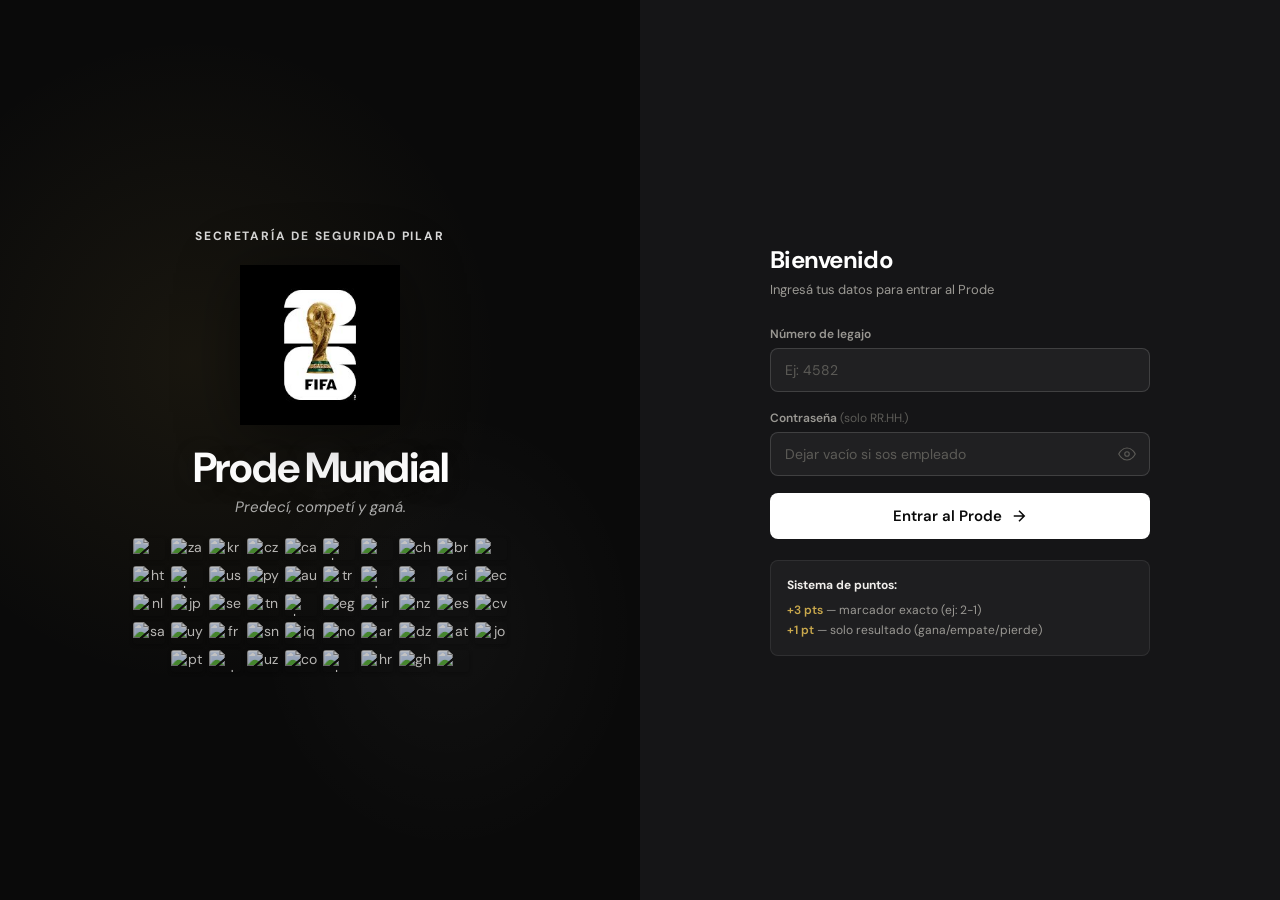
==== index.html @ 45e7f240 "Mobile app feel: bottom nav bar, safe areas, PWA meta tags, larger touch targets - Fixed bottom navi" ====
<!DOCTYPE html>
<html lang="es">
<head>
<meta charset="UTF-8"/>
<meta name="viewport" content="width=device-width, initial-scale=1.0, viewport-fit=cover"/>
<meta name="theme-color" content="#0d0d0f"/>
<meta name="apple-mobile-web-app-capable" content="yes"/>
<meta name="apple-mobile-web-app-status-bar-style" content="black-translucent"/>
<meta name="mobile-web-app-capable" content="yes"/>
<meta name="apple-mobile-web-app-title" content="Prode 2026"/>
<title>Prode Mundial 2026 — Secretaría de Seguridad Pilar</title>
<link rel="icon" href="logo-mundial2026.png" type="image/png"/>
<link rel="apple-touch-icon" href="logo-mundial2026.png"/>
<link rel="preconnect" href="https://fonts.googleapis.com"/>
<link href="https://fonts.googleapis.com/css2?family=DM+Sans:wght@300;400;500;600;700&family=DM+Mono:wght@400;500&display=swap" rel="stylesheet"/>
<link rel="stylesheet" href="style.css"/>
</head>
<body>

<!-- TRANSICIÓN FIFA -->
<div id="fifaTransition" class="fifa-transition hidden">
  <div class="fifa-ring r1"></div>
  <div class="fifa-ring r2"></div>
  <div class="fifa-ring r3"></div>
  <div class="fifa-ring r4"></div>
  <div class="fifa-ring r5"></div>
  <div class="fifa-center">
    <img src="logo-transition.png" alt="" class="fifa-logo-anim"/>
    <p class="fifa-loading">Cargando tu Prode…</p>
  </div>
</div>

<!-- LOGIN — fondo oscuro -->
<div id="vLogin" class="screen">
  <div class="login-wrap">
    <div class="login-hero">
      <div class="hero-bg"></div>
      <div class="hero-content">
        <div class="hero-org">SECRETARÍA DE SEGURIDAD PILAR</div>
        <img src="logo-mundial2026.png" alt="Logo FIFA World Cup 2026" class="hero-logo"/>
        <h1 class="hero-title">Prode Mundial</h1>
        <p class="hero-tagline">Predecí, competí y ganá.</p>
        <div class="hero-flags" id="heroFlags"></div>
      </div>
<script>
// Banderas con imágenes reales (flagcdn.com)
const FLAGS = [
  'mx','za','kr','cz','ca','ba','qa','ch','br','ma','ht','gb-sct',
  'us','py','au','tr','de','cw','ci','ec','nl','jp','se','tn',
  'be','eg','ir','nz','es','cv','sa','uy','fr','sn','iq','no',
  'ar','dz','at','jo','pt','cd','uz','co','gb-eng','hr','gh','pa'
];
document.getElementById('heroFlags').innerHTML = FLAGS.map(c =>
  `<img src="https://flagcdn.com/w40/${c}.png" alt="${c}" class="flag-img"/>`
).join('');
</script>
    </div>
    <div class="login-panel">
      <div class="login-form">
        <h2 class="form-title">Bienvenido</h2>
        <p class="form-sub">Ingresá tus datos para entrar al Prode</p>
        <div class="field">
          <label>Número de legajo</label>
          <input type="text" id="iNom" placeholder="Ej: 4582" autocomplete="off" inputmode="numeric"/>
        </div>
        <div class="field">
          <label>Contraseña <span class="hint">(solo RR.HH.)</span></label>
          <div class="pass-wrap">
            <input type="password" id="iPass" placeholder="Dejar vacío si sos empleado"/>
            <button type="button" class="pass-toggle" onclick="togglePass()">
              <svg width="18" height="18" viewBox="0 0 24 24" fill="none" stroke="currentColor" stroke-width="1.5"><path d="M1 12s4-8 11-8 11 8 11 8-4 8-11 8-11-8-11-8z"/><circle cx="12" cy="12" r="3"/></svg>
            </button>
          </div>
        </div>
        <div class="error hidden" id="loginErr"></div>
        <button class="btn-login" id="btnLogin" onclick="doLogin()">
          Entrar al Prode
          <svg width="18" height="18" viewBox="0 0 24 24" fill="none" stroke="currentColor" stroke-width="2"><path d="M5 12h14M12 5l7 7-7 7"/></svg>
        </button>
        <div class="login-rules">
          <strong>Sistema de puntos:</strong>
          <p><b>+3 pts</b> — marcador exacto (ej: 2-1)</p>
          <p><b>+1 pt</b> — solo resultado (gana/empate/pierde)</p>
        </div>
      </div>
    </div>
  </div>
</div>

<!-- EMPLEADO — con imagen FIFA de fondo -->
<div id="vEmp" class="screen hidden">
  <div class="fifa-bar"></div>
  <header class="topbar">
    <div class="topbar-brand">
      <img src="logo-mundial2026.png" alt="" class="topbar-logo"/>
      Prode <span>Mundial 2026</span>
    </div>
    <div class="topbar-org">Secretaría de Seguridad Pilar</div>
    <nav class="topbar-nav" id="empNav"></nav>
    <div class="topbar-user">
      <div class="av av-user" id="eAv"></div>
      <span id="eNom"></span>
      <button class="btn-ghost" onclick="doLogout()">Salir</button>
    </div>
  </header>
  <div class="emp-progress-bar">
    <div class="emp-progress-stats">
      <span><b id="ePicks">0</b> / 104 pronósticos</span>
      <span id="ePct">0%</span>
    </div>
    <div class="progress-track"><div class="progress-fill" id="ePbar"></div></div>
  </div>
  <div class="save-bar">
    <span id="empSaveMsg">Cargá tus pronósticos y guardá</span>
    <button class="btn-save" id="btnEGuardar" onclick="empGuardar()">Guardar pronósticos</button>
  </div>

  <!-- Fondo FIFA decorativo -->
  <div class="emp-body">
    <div class="emp-bg-wrap">
      <img src="fifa-brand.png" alt="" class="emp-bg-img"/>
      <div class="emp-bg-overlay"></div>
    </div>
    <main class="emp-main"><div id="empContenido"></div></main>
  </div>
</div>

<!-- ADMIN -->
<div id="vAdm" class="screen hidden">
  <div class="fifa-bar"></div>
  <header class="topbar topbar-admin">
    <div class="topbar-brand">
      <img src="logo-mundial2026.png" alt="" class="topbar-logo"/>
      Prode <span>Mundial 2026</span> <span class="admin-badge">RR.HH.</span>
    </div>
    <div class="topbar-org topbar-org-light">Secretaría de Seguridad Pilar</div>
    <div class="topbar-user">
      <div class="av av-admin" id="aAv"></div>
      <span id="aNom"></span>
      <button class="btn-ghost" onclick="doLogout()">Salir</button>
    </div>
  </header>
  <div class="adm-layout">
    <aside class="sidebar">
      <div class="sidebar-section">Panel</div>
      <a class="sidebar-item active" id="si-resumen" onclick="aTab('resumen',this)">Resumen</a>
      <a class="sidebar-item" id="si-ranking" onclick="aTab('ranking',this)">Ranking</a>
      <div class="sidebar-section">Gestión</div>
      <a class="sidebar-item" id="si-picks" onclick="aTab('picks',this)">Pronósticos</a>
      <a class="sidebar-item" id="si-resultados" onclick="aTab('resultados',this)">Resultados</a>
      <div class="sidebar-section">Sistema</div>
      <a class="sidebar-item" id="si-config" onclick="aTab('config',this)">Config</a>
    </aside>
    <main class="adm-main">
      <div id="aSecResumen"><div class="metrics-grid" id="aMetrics"></div><div id="aTop5"></div></div>
      <div id="aSecRanking" class="hidden"><div class="section-header"><h2>Ranking general</h2><button class="btn-secondary" onclick="renderRanking()">Actualizar</button></div><div class="table-card" id="aRanking"></div></div>
      <div id="aSecParticipante" class="hidden"><div class="section-header"><button class="btn-ghost" onclick="renderRanking()" style="gap:0.5rem;display:flex;align-items:center">← Volver al ranking</button></div><div id="participanteHeader" style="background:rgba(255,255,255,.04);border:1px solid var(--border);border-radius:var(--r-lg);padding:1.5rem;margin-bottom:1.5rem;display:grid;grid-template-columns:1fr 1fr;gap:1rem;margin-bottom:2rem"><div><div style="font-size:11px;font-weight:600;text-transform:uppercase;letter-spacing:.06em;color:var(--text2)">Participante</div><div style="font-size:18px;font-weight:700;color:var(--text);margin-top:0.5rem" id="pNombre"></div><div style="font-size:12px;color:var(--text3);margin-top:0.25rem">Legajo: <span id="pLegajo"></span></div></div><div style="text-align:right"><div style="font-size:11px;font-weight:600;text-transform:uppercase;letter-spacing:.06em;color:var(--text2)">Estadísticas</div><div style="display:grid;grid-template-columns:1fr 1fr;gap:1rem;margin-top:0.5rem"><div><div style="font-size:24px;font-weight:700;color:var(--gold)" id="pPuntos">0</div><div style="font-size:11px;color:var(--text3)">puntos</div></div><div><div style="font-size:24px;font-weight:700;color:var(--text)" id="pAciertos">0</div><div style="font-size:11px;color:var(--text3)">aciertos</div></div></div></div></div><div id="participanteAciertos" style="display:grid;gap:1rem"></div></div>
      <div id="aSecPicks" class="hidden"><div class="section-header"><h2>Pronósticos por partido</h2></div><input class="search-input" type="text" placeholder="Buscar selección, grupo..." id="srchP" oninput="renderPicksAdm()"/><div class="table-card" id="aPicks"></div></div>
      <div id="aSecResultados" class="hidden"><div class="section-header"><h2>Cargar resultados</h2></div><div class="alert-info">Ingresá el marcador real de cada partido.</div><div class="table-card" id="aResWrap"></div><button class="btn-login" style="margin-top:1rem" onclick="guardarRes()">Guardar resultados</button><div class="alert-ok hidden" id="resOk">Resultados guardados</div></div>
      <div id="aSecConfig" class="hidden"><div class="section-header"><h2>Configuración</h2></div><div class="config-card"><h3>Reiniciar datos</h3><div class="alert-warn">Borra TODOS los pronósticos y resultados.</div><button class="btn-danger" onclick="resetAll()">Borrar todos los datos</button><div class="alert-ok hidden" id="resetOk">Datos reiniciados</div></div><div class="config-card"><h3>Limpiar pronósticos</h3><div class="alert-warn">Borra solo los pronósticos de los empleados. Los resultados se mantienen.</div><button class="btn-danger" id="btnResetPicks" onclick="resetPicks()" style="background:#ff9800">Borrar solo pronósticos</button><div class="alert-ok hidden" id="resetPicksOk">Pronósticos borrados</div></div><div class="config-card" id="aStats"></div></div>
    </main>
  </div>
</div>

<script src="data.js"></script>
<script src="empleados.js"></script>
<script src="db.js"></script>
<script src="app.js"></script>
<script>function togglePass(){const i=document.getElementById('iPass');i.type=i.type==='password'?'text':'password';}
function quitarFondoBlanco(img){
  const c=document.createElement('canvas');
  c.width=img.naturalWidth;c.height=img.naturalHeight;
  const ctx=c.getContext('2d');
  ctx.drawImage(img,0,0);
  const d=ctx.getImageData(0,0,c.width,c.height),px=d.data;
  for(let i=0;i<px.length;i+=4){
    if(px[i]>220&&px[i+1]>220&&px[i+2]>220) px[i+3]=0;
  }
  ctx.putImageData(d,0,0);
  img.src=c.toDataURL('image/png');
}</script>
</body>
</html>
---- style.css ----
*, *::before, *::after { box-sizing: border-box; margin: 0; padding: 0; -webkit-tap-highlight-color: transparent; }
button, a { touch-action: manipulation; }
:root {
  --bg: #0d0d0f; --surface: rgba(255,255,255,.06); --surface-solid: #18181b;
  --border: rgba(255,255,255,.08); --border2: rgba(255,255,255,.14);
  --text: #f0eeeb; --text2: #9a9893; --text3: #5c5b57;
  --accent: #4fa3e0; --accent-bg: rgba(79,163,224,.12);
  --green: #34d399; --green-bg: rgba(52,211,153,.12);
  --red: #f87171; --red-bg: rgba(248,113,113,.1);
  --amber: #fbbf24; --amber-bg: rgba(251,191,36,.1);
  --gold: #c9a84c;
  --fifa-blue: #1a3a8a; --fifa-red: #c4161c; --fifa-green: #00a651;
  --fifa-orange: #f26522; --fifa-sky: #4fa3e0; --fifa-purple: #6d2077;
  --r: 8px; --r-lg: 12px;
  font-family: 'DM Sans', system-ui, sans-serif; font-size: 14px;
  color: var(--text); background: var(--bg);
}
body { min-height: 100vh; background: var(--bg); }
.hidden { display: none !important; }
input, button { font-family: inherit; font-size: inherit; }
input[type="text"], input[type="password"], input[type="number"] { width:100%; padding:12px 14px; border:1px solid var(--border2); border-radius:var(--r); background:rgba(255,255,255,.05); color:var(--text); outline:none; transition:border-color .15s; }
input:focus { border-color:var(--fifa-sky); }
input::placeholder { color:var(--text3); }
input[type="number"] { -moz-appearance:textfield; }
input[type="number"]::-webkit-outer-spin-button, input[type="number"]::-webkit-inner-spin-button { -webkit-appearance:none; }
button { cursor:pointer; }
.btn-secondary { padding:10px 18px; background:rgba(255,255,255,.06); color:var(--text); border:1px solid var(--border2); border-radius:var(--r); font-weight:500; }
.btn-secondary:hover { background:rgba(255,255,255,.1); }
.btn-ghost { padding:6px 12px; background:transparent; color:var(--text2); border:1px solid var(--border); border-radius:var(--r); font-size:13px; }
.btn-ghost:hover { background:rgba(255,255,255,.06); color:var(--text); }
.btn-danger { padding:10px 18px; background:var(--red-bg); color:var(--red); border:1px solid rgba(248,113,113,.2); border-radius:var(--r); font-weight:500; }
.screen { min-height:100vh; }
.av { width:32px; height:32px; border-radius:50%; display:flex; align-items:center; justify-content:center; font-size:11px; font-weight:700; flex-shrink:0; }
.av-user { background:var(--accent-bg); color:var(--accent); }
.av-admin { background:var(--green-bg); color:var(--green); }
.alert-ok { padding:10px 14px; border-radius:var(--r); background:var(--green-bg); color:var(--green); font-size:13px; margin-top:10px; }
.alert-warn { padding:10px 14px; border-radius:var(--r); background:var(--amber-bg); color:var(--amber); font-size:13px; margin-bottom:12px; }
.alert-info { padding:10px 14px; border-radius:var(--r); background:var(--accent-bg); color:var(--accent); font-size:13px; margin-bottom:12px; }
.error { padding:10px 14px; border-radius:var(--r); background:var(--red-bg); color:var(--red); font-size:13px; margin-bottom:10px; }

/* ═══ TRANSITION ═══ */
.fifa-transition { position:fixed; inset:0; z-index:9999; background:#0a0a0a; display:flex; align-items:center; justify-content:center; overflow:hidden; }
.fifa-transition.active { display:flex; animation:fifaFadeIn .3s ease; }
.fifa-transition.out { animation:fifaFadeOut .5s ease forwards; }
.fifa-ring { position:absolute; border-radius:50%; border:6px solid transparent; animation:fifaExpand 1.6s ease-out forwards; opacity:0; }
.r1{width:100px;height:100px;border-color:var(--fifa-blue);animation-delay:0s} .r2{width:200px;height:200px;border-color:var(--fifa-red);animation-delay:.12s} .r3{width:340px;height:340px;border-color:var(--fifa-green);animation-delay:.24s} .r4{width:520px;height:520px;border-color:var(--fifa-orange);animation-delay:.36s} .r5{width:750px;height:750px;border-color:var(--fifa-sky);animation-delay:.48s}
@keyframes fifaExpand{0%{transform:scale(0);opacity:0}30%{opacity:.9}100%{transform:scale(3.5);opacity:0}}
@keyframes fifaFadeIn{from{opacity:0}to{opacity:1}} @keyframes fifaFadeOut{from{opacity:1}to{opacity:0}}
.fifa-center{position:relative;z-index:2;text-align:center;animation:fifaPulse 1.2s ease-in-out infinite alternate}
.fifa-logo-anim{width:100px;margin-bottom:12px;filter:drop-shadow(0 0 30px rgba(201,168,76,.3))}
.fifa-loading{font-size:13px;color:rgba(255,255,255,.5)}
@keyframes fifaPulse{from{transform:scale(1)}to{transform:scale(1.05)}}

.fifa-bar{height:4px;background:linear-gradient(90deg,var(--fifa-blue),var(--fifa-sky),var(--fifa-green),var(--fifa-orange),var(--fifa-red),var(--fifa-purple));background-size:200% 100%;animation:fifaBarShift 6s linear infinite}
@keyframes fifaBarShift{0%{background-position:0% 0}100%{background-position:200% 0}}

/* ═══ LOGIN — fondo oscuro ═══ */
.login-wrap{min-height:100vh;display:grid;grid-template-columns:1fr 1fr;position:relative}
@media(max-width:700px){.login-wrap{grid-template-columns:1fr}.login-hero{min-height:240px}}
.login-hero{position:relative;overflow:hidden;display:flex;align-items:center;justify-content:center;background:#0a0a0a}
.hero-bg{position:absolute;inset:0;background:radial-gradient(ellipse 80% 60% at 30% 40%,rgba(201,168,76,.08) 0%,transparent 60%),radial-gradient(ellipse 60% 50% at 70% 70%,rgba(255,255,255,.03) 0%,transparent 50%)}
.hero-content{position:relative;z-index:2;text-align:center;padding:3rem 2rem}
.hero-org{font-size:12px;font-weight:700;letter-spacing:.15em;color:rgba(255,255,255,.85);text-transform:uppercase;margin-bottom:1.5rem;text-shadow:0 0 20px rgba(255,255,255,.15)}
.hero-logo{width:160px;height:auto;margin-bottom:1.25rem;filter:drop-shadow(0 8px 32px rgba(0,0,0,.4))}
.hero-title{font-size:clamp(2rem,4.5vw,3rem);font-weight:700;color:#fff;letter-spacing:-.03em;line-height:1.05;margin-bottom:.5rem;text-shadow:0 0 40px rgba(255,255,255,.12),0 4px 20px rgba(0,0,0,.4)}
.hero-tagline{font-size:15px;color:rgba(255,255,255,.65);font-style:italic;margin-bottom:1.5rem;text-shadow:0 0 15px rgba(255,255,255,.08)}
.hero-flags{max-width:400px;margin:0 auto;display:flex;flex-wrap:wrap;justify-content:center;gap:6px}
.ranking-header-wrap{position:relative;padding-bottom:130px;margin-bottom:1.25rem}
.ranking-escape-img{position:absolute;bottom:0;left:50%;transform:translateX(-40%);width:460px;height:auto;pointer-events:none}
@media(max-width:600px){.ranking-escape-img{width:100%;left:0;transform:none}}
.flag-img{width:32px;height:22px;border-radius:3px;object-fit:cover;box-shadow:0 1px 4px rgba(0,0,0,.4);opacity:.75;transition:opacity .2s,transform .2s}
.flag-img:hover{opacity:1;transform:scale(1.2)}
.login-panel{display:flex;align-items:center;justify-content:center;padding:3rem;background:#151517}
.login-form{width:100%;max-width:380px}
.form-title{font-size:24px;font-weight:700;letter-spacing:-.03em;margin-bottom:6px;color:#fff}
.form-sub{font-size:13px;color:var(--text2);margin-bottom:2rem}
.field{margin-bottom:1.25rem}
.field label{display:block;font-size:12px;font-weight:600;color:var(--text2);margin-bottom:6px}
.hint{font-weight:400;color:var(--text3)}
.pass-wrap{position:relative} .pass-wrap input{padding-right:44px}
.pass-toggle{position:absolute;right:10px;top:50%;transform:translateY(-50%);background:none;border:none;color:var(--text3);padding:4px;display:flex;align-items:center}
.pass-toggle:hover{color:var(--text)}
.btn-login{width:100%;padding:13px 24px;background:#fff;color:#0a0a0a;border:none;border-radius:var(--r);font-size:15px;font-weight:600;display:flex;align-items:center;justify-content:center;gap:8px;transition:all .2s}
.btn-login:hover{opacity:.9} .btn-login:disabled{opacity:.45;cursor:not-allowed}
.login-rules{margin-top:1.5rem;padding:14px 16px;background:rgba(255,255,255,.04);border:1px solid var(--border);border-radius:var(--r);font-size:12px;line-height:1.7}
.login-rules strong{display:block;margin-bottom:4px;color:var(--text)}
.login-rules p{color:var(--text2)} .login-rules b{color:var(--gold);font-weight:600}

/* ═══ TOPBAR ═══ */
.topbar{display:flex;align-items:center;gap:12px;padding:0 1.5rem;height:56px;background:rgba(13,13,15,.9);backdrop-filter:blur(12px);border-bottom:1px solid var(--border);position:sticky;top:4px;z-index:10}
.topbar-logo{width:26px;height:auto;border-radius:4px}
.topbar-org{font-size:10px;font-weight:700;letter-spacing:.08em;text-transform:uppercase;color:var(--text3)}
.topbar-org-light{color:rgba(255,255,255,.35)}
.topbar-admin{background:rgba(13,13,15,.95)}
.topbar-admin .topbar-brand{color:#fff} .topbar-admin .topbar-brand span{color:rgba(255,255,255,.4)}
.topbar-admin .topbar-user{color:rgba(255,255,255,.85)}
.topbar-admin .btn-ghost{color:rgba(255,255,255,.5);border-color:rgba(255,255,255,.15)}
.topbar-admin .btn-ghost:hover{background:rgba(255,255,255,.08);color:#fff}
.admin-badge{font-family:'DM Mono',monospace;font-size:10px;background:var(--green-bg);color:var(--green);padding:2px 8px;border-radius:99px}
.topbar-brand{font-size:15px;font-weight:600;letter-spacing:-.02em;display:flex;align-items:center;gap:8px;color:var(--text)}
.topbar-brand span{color:var(--text2);font-weight:400}
.topbar-nav{display:flex;gap:4px;flex-wrap:wrap;flex:1;justify-content:center}
.nav-btn{padding:5px 14px;border-radius:var(--r);border:1px solid var(--border);background:transparent;color:var(--text2);font-size:12px;font-weight:500;transition:all .2s}
.nav-btn:hover{background:rgba(255,255,255,.06);color:var(--text);transform:translateY(-1px)}
.nav-btn.active{background:rgba(255,255,255,.12);color:#fff;border-color:rgba(255,255,255,.2)}
.topbar-user{display:flex;align-items:center;gap:8px;font-size:13px;font-weight:500}

/* ═══ EMPLEADO ═══ */
.emp-progress-bar{background:rgba(255,255,255,.03);border-bottom:1px solid var(--border);padding:10px 1.5rem}
.emp-progress-stats{display:flex;justify-content:space-between;font-size:12px;color:var(--text2);margin-bottom:6px}
.emp-progress-stats b{color:var(--text);font-weight:600}
.progress-track{height:5px;background:rgba(255,255,255,.06);border-radius:99px;overflow:hidden}
.progress-fill{height:100%;border-radius:99px;width:0%;transition:width .4s ease;background:linear-gradient(90deg,var(--fifa-blue),var(--fifa-sky),var(--fifa-green),var(--fifa-orange),var(--fifa-red));background-size:200% 100%;animation:fifaBarShift 4s linear infinite}
.save-bar{background:rgba(255,255,255,.03);border-bottom:1px solid var(--border);padding:10px 1.5rem;display:flex;align-items:center;justify-content:space-between;gap:12px}
.save-bar>span{font-size:12px;color:var(--text2)}
.btn-save{padding:8px 20px;background:#fff;color:#0a0a0a;border:none;border-radius:var(--r);font-size:13px;font-weight:600;transition:all .2s}
.btn-save:hover{opacity:.9;transform:translateY(-1px);box-shadow:0 4px 12px rgba(255,255,255,.1)}

/* ═══ FONDO: COPA + GRADIENTES FIFA ═══ */
.emp-body{position:relative;min-height:calc(100vh - 150px);
  background:
    radial-gradient(ellipse 60% 50% at 0% 0%, rgba(26,58,138,.25) 0%, transparent 65%),
    radial-gradient(ellipse 50% 55% at 100% 0%, rgba(196,22,28,.2) 0%, transparent 65%),
    radial-gradient(ellipse 55% 50% at 100% 100%, rgba(0,166,81,.2) 0%, transparent 65%),
    radial-gradient(ellipse 60% 55% at 0% 100%, rgba(242,101,34,.18) 0%, transparent 65%),
    radial-gradient(ellipse 35% 35% at 50% 50%, rgba(79,163,224,.1) 0%, transparent 55%),
    radial-gradient(ellipse 40% 30% at 30% 60%, rgba(109,32,119,.1) 0%, transparent 55%),
    var(--bg);
  background-attachment:fixed;
}
.emp-bg-wrap{display:none}

/* Copa eliminada — fondo limpio */
.emp-body::before { display:none; }
.emp-body::after { display:none; }

.emp-bg-img{display:none} .emp-bg-overlay{display:none}

.emp-main{position:relative;z-index:1;padding:1.5rem;max-width:1100px;margin:0 auto}

/* ─ Semana header ─ */
.semana-header{display:flex;align-items:center;gap:10px;font-size:18px;font-weight:700;margin-bottom:.25rem;animation:slideDown .5s ease;color:var(--text)}
.semana-badge{background:rgba(255,255,255,.12);color:#fff;font-size:11px;font-weight:700;padding:3px 10px;border-radius:99px;border:1px solid rgba(255,255,255,.15);animation:popIn .4s cubic-bezier(.34,1.56,.64,1)}
.semana-meta{font-size:12px;color:var(--text3);margin-bottom:1.25rem;animation:slideDown .5s ease .1s both}
@keyframes slideDown{from{opacity:0;transform:translateY(-12px)}to{opacity:1;transform:translateY(0)}}
@keyframes popIn{from{opacity:0;transform:scale(.5)}to{opacity:1;transform:scale(1)}}
.semana-bloqueada{display:flex;align-items:center;gap:10px;padding:16px;margin-top:1.5rem;background:rgba(255,255,255,.04);border:1.5px dashed rgba(255,255,255,.1);border-radius:var(--r-lg);color:var(--text3);font-size:13px;animation:fadeUp .5s ease .3s both}
.lock-icon{font-size:14px}
@keyframes fadeUp{from{opacity:0;transform:translateY(16px)}to{opacity:1;transform:translateY(0)}}

/* ─ Group cards ─ */
.groups-grid{display:grid;grid-template-columns:repeat(auto-fill,minmax(340px,1fr));gap:1rem}
.group-card{
  background:rgba(255,255,255,.04);backdrop-filter:blur(12px);
  border:1px solid rgba(255,255,255,.08);border-radius:var(--r-lg);padding:1.25rem;
  border-top:3px solid transparent;position:relative;overflow:hidden;
  transition:all .3s cubic-bezier(.25,.8,.25,1);
  animation:cardEnter .5s cubic-bezier(.25,.8,.25,1) both;
}
.group-card:nth-child(1){animation-delay:.05s}.group-card:nth-child(2){animation-delay:.1s}
.group-card:nth-child(3){animation-delay:.15s}.group-card:nth-child(4){animation-delay:.2s}
.group-card:nth-child(5){animation-delay:.25s}.group-card:nth-child(6){animation-delay:.3s}
.group-card:nth-child(7){animation-delay:.35s}.group-card:nth-child(8){animation-delay:.4s}
.group-card:nth-child(9){animation-delay:.45s}.group-card:nth-child(10){animation-delay:.5s}
.group-card:nth-child(11){animation-delay:.55s}.group-card:nth-child(12){animation-delay:.6s}
@keyframes cardEnter{from{opacity:0;transform:translateY(24px) scale(.97)}to{opacity:1;transform:translateY(0) scale(1)}}

.group-card:nth-child(6n+1){border-top-color:var(--fifa-blue)}.group-card:nth-child(6n+2){border-top-color:var(--fifa-red)}
.group-card:nth-child(6n+3){border-top-color:var(--fifa-green)}.group-card:nth-child(6n+4){border-top-color:var(--fifa-orange)}
.group-card:nth-child(6n+5){border-top-color:var(--fifa-sky)}.group-card:nth-child(6n+6){border-top-color:var(--fifa-purple)}

.group-card:hover{transform:translateY(-3px);background:rgba(255,255,255,.07)}
.group-card:nth-child(6n+1):hover{box-shadow:0 8px 28px rgba(26,58,138,.2)}
.group-card:nth-child(6n+2):hover{box-shadow:0 8px 28px rgba(196,22,28,.2)}
.group-card:nth-child(6n+3):hover{box-shadow:0 8px 28px rgba(0,166,81,.2)}
.group-card:nth-child(6n+4):hover{box-shadow:0 8px 28px rgba(242,101,34,.2)}
.group-card:nth-child(6n+5):hover{box-shadow:0 8px 28px rgba(79,163,224,.2)}
.group-card:nth-child(6n+6):hover{box-shadow:0 8px 28px rgba(109,32,119,.2)}

.group-card::before{content:'';position:absolute;top:0;left:-100%;width:100%;height:3px;background:linear-gradient(90deg,transparent,rgba(255,255,255,.3),transparent);transition:left .6s ease}
.group-card:hover::before{left:100%}

.group-card-title{font-size:14px;font-weight:700;margin-bottom:2px;color:var(--text)}
.group-card-meta{font-size:11px;color:var(--text3);margin-bottom:12px}

.match-row{display:flex;align-items:center;gap:8px;padding:8px 0;border-bottom:1px solid rgba(255,255,255,.05);transition:background .15s}
.match-row:last-child{border-bottom:none}
.match-row:hover{background:rgba(255,255,255,.03);border-radius:4px}
.match-date{font-size:10px;color:var(--text3);width:46px;flex-shrink:0;font-family:'DM Mono',monospace}
.match-team{flex:1;font-size:12px;font-weight:500;min-width:0;overflow:hidden;text-overflow:ellipsis;white-space:nowrap;color:var(--text)}
.match-team-loc{text-align:right} .match-team-vis{text-align:left}

.score-input{display:flex;align-items:center;gap:4px;flex-shrink:0}
.score-input input[type="number"]{width:38px;height:32px;padding:0;text-align:center;font-weight:700;font-family:'DM Mono',monospace;font-size:14px;border-radius:6px;background:rgba(255,255,255,.06);border:1px solid rgba(255,255,255,.12);color:var(--text);transition:all .25s cubic-bezier(.25,.8,.25,1)}
.score-input input[type="number"]:focus{border-color:var(--fifa-sky);box-shadow:0 0 0 3px rgba(79,163,224,.2);transform:scale(1.08)}
.score-input input[type="number"]:not(:placeholder-shown){border-color:var(--gold);background:rgba(201,168,76,.15);color:var(--gold);box-shadow:0 2px 8px rgba(201,168,76,.15)}
.score-dash{font-size:12px;color:var(--text3);font-weight:700}

.elim-wrap{display:flex;flex-direction:column;gap:1rem}
.elim-card{background:rgba(255,255,255,.04);backdrop-filter:blur(12px);border:1px solid rgba(255,255,255,.08);border-radius:var(--r-lg);padding:1.25rem;border-left:4px solid var(--fifa-red);animation:cardEnter .5s ease both;transition:all .3s}
.elim-card:hover{transform:translateY(-2px);box-shadow:0 6px 20px rgba(196,22,28,.15);background:rgba(255,255,255,.07)}
.elim-title{font-size:14px;font-weight:700;margin-bottom:12px;color:var(--text)}

/* ═══ ADMIN ═══ */
.adm-layout{display:grid;grid-template-columns:200px 1fr;min-height:calc(100vh - 60px)}
.sidebar{background:#09090b;padding:1rem 0;border-right:1px solid rgba(255,255,255,.06)}
.sidebar-section{font-size:10px;font-weight:600;text-transform:uppercase;letter-spacing:.08em;color:rgba(255,255,255,.2);padding:12px 18px 4px}
.sidebar-item{display:block;padding:9px 18px;font-size:13px;color:rgba(255,255,255,.45);cursor:pointer;text-decoration:none;border-left:3px solid transparent;transition:all .15s}
.sidebar-item:hover{background:rgba(255,255,255,.04);color:rgba(255,255,255,.8)}
.sidebar-item.active{background:rgba(255,255,255,.06);color:#fff;font-weight:600;border-left-color:var(--fifa-sky)}
.adm-main{padding:1.5rem;overflow-y:auto;background:var(--bg)}

.metrics-grid{display:grid;grid-template-columns:repeat(auto-fit,minmax(150px,1fr));gap:12px;margin-bottom:1.5rem}
.metric-card{background:rgba(255,255,255,.04);border:1px solid var(--border);border-radius:var(--r-lg);padding:16px 18px;position:relative;overflow:hidden;transition:all .3s;animation:cardEnter .4s ease both}
.metric-card:nth-child(1){animation-delay:.05s}.metric-card:nth-child(2){animation-delay:.1s}.metric-card:nth-child(3){animation-delay:.15s}.metric-card:nth-child(4){animation-delay:.2s}
.metric-card:hover{transform:translateY(-2px);background:rgba(255,255,255,.07)}
.metric-card::after{content:'';position:absolute;bottom:0;left:0;right:0;height:3px}
.metric-card:nth-child(1)::after{background:var(--fifa-blue)}.metric-card:nth-child(2)::after{background:var(--fifa-green)}.metric-card:nth-child(3)::after{background:var(--fifa-orange)}.metric-card:nth-child(4)::after{background:var(--fifa-red)}
.metric-num{font-size:28px;font-weight:700;letter-spacing:-.03em;color:var(--text)}
.metric-lbl{font-size:11px;color:var(--text2);margin-top:3px}
.metric-sub{font-size:10px;color:var(--text3)}

.dash-grid{display:grid;grid-template-columns:1fr 1fr;gap:1rem;margin-bottom:1rem}
@media(max-width:769px){.dash-grid{grid-template-columns:1fr}}
.dash-card{background:rgba(255,255,255,.04);border:1px solid var(--border);border-radius:var(--r-lg);padding:1.25rem;transition:all .3s}
.dash-card:hover{background:rgba(255,255,255,.06)}
.dash-card-title{font-size:11px;font-weight:700;color:var(--text2);text-transform:uppercase;letter-spacing:.06em;margin-bottom:14px}
.dash-card canvas{width:100%!important;height:200px!important}

.section-header{display:flex;align-items:center;justify-content:space-between;margin-bottom:1rem}
.section-header h2{font-size:18px;font-weight:700;color:var(--text)}
.table-card{background:rgba(255,255,255,.04);border:1px solid var(--border);border-radius:var(--r-lg);padding:1.25rem}
.search-input{width:100%;padding:10px 14px;margin-bottom:1rem;border:1px solid var(--border2);border-radius:var(--r);background:rgba(255,255,255,.05);color:var(--text);font-size:13px;outline:none}
.search-input:focus{border-color:var(--fifa-sky)}

.rk-row{display:flex;align-items:center;gap:10px;padding:10px 0;border-bottom:1px solid rgba(255,255,255,.05);transition:background .15s}
.rk-row:last-child{border-bottom:none} .rk-row:hover{background:rgba(255,255,255,.03)}
.rk-pos{width:24px;font-size:13px;font-weight:700;color:var(--text2);text-align:center;flex-shrink:0}
.rk-av{width:28px;height:28px;border-radius:50%;background:var(--accent-bg);color:var(--accent);display:flex;align-items:center;justify-content:center;font-size:10px;font-weight:700;flex-shrink:0}
.rk-name{flex:1;font-size:13px;font-weight:500;overflow:hidden;text-overflow:ellipsis;white-space:nowrap;color:var(--text)}
.rk-picks{font-size:11px;color:var(--text3);width:42px;text-align:right;flex-shrink:0;font-family:'DM Mono',monospace}
.rk-bar{flex:0 0 100px;height:5px;background:rgba(255,255,255,.06);border-radius:99px;overflow:hidden}
.rk-bar-fill{height:100%;border-radius:99px;background:linear-gradient(90deg,var(--fifa-blue),var(--fifa-sky),var(--fifa-green))}
.rk-pts{font-size:13px;font-weight:700;width:56px;text-align:right;flex-shrink:0;font-family:'DM Mono',monospace;color:var(--gold)}

.config-card{background:rgba(255,255,255,.04);border:1px solid var(--border);border-radius:var(--r-lg);padding:1.5rem;margin-bottom:1rem}
.config-card h3{font-size:15px;font-weight:700;margin-bottom:12px;color:var(--text)}
.field-row{display:flex;gap:10px;align-items:flex-end}
.pick-detail-item{margin-bottom:1.25rem;padding-bottom:1.25rem;border-bottom:1px solid rgba(255,255,255,.05)}
.pick-detail-item:last-child{border-bottom:none}
.pick-detail-match{font-size:13px;font-weight:600;margin-bottom:6px;color:var(--text)}
.pick-detail-meta{font-size:11px;color:var(--text3);font-family:'DM Mono',monospace;margin-left:6px}
.pick-detail-chips{display:flex;flex-wrap:wrap;gap:5px}
.user-pick-chip{font-size:11px;padding:4px 10px;border-radius:99px;border:1px solid rgba(255,255,255,.1);font-weight:500;color:var(--text2);transition:transform .15s}
.user-pick-chip:hover{transform:scale(1.05)}
.score-real{display:inline-block;padding:3px 10px;border-radius:99px;background:var(--gold);color:#0a0a0a;font-family:'DM Mono',monospace;font-size:11px;font-weight:700;margin-left:6px}

@media(max-width:768px){
  /* ── Inputs: evitar zoom en iOS ── */
  input[type="text"],input[type="password"],input[type="number"]{font-size:16px}

  /* ── Login: pantalla completa tipo app ── */
  .login-wrap{grid-template-columns:1fr}
  .login-hero{min-height:200px;padding:0}
  .hero-content{padding:1.75rem 1.25rem 1rem}
  .hero-org{font-size:9px;letter-spacing:.12em;margin-bottom:1rem}
  .hero-logo{width:90px;margin-bottom:.75rem}
  .hero-title{font-size:1.6rem;margin-bottom:.25rem}
  .hero-tagline{font-size:13px;margin-bottom:1rem}
  .hero-flags{max-width:300px;gap:3px}
  .flag-img{width:24px;height:16px;border-radius:2px}
  .login-panel{padding:1.5rem 1.25rem calc(1.5rem + env(safe-area-inset-bottom))}

  /* ── Topbar: compacto, sin nav ── */
  .topbar{height:auto;min-height:calc(50px + env(safe-area-inset-top));padding:calc(8px + env(safe-area-inset-top)) 14px 8px;flex-wrap:nowrap;gap:8px;top:0}
  .topbar-brand{font-size:13px;order:1;flex:1}
  .topbar-brand span{display:none}
  .topbar-org{display:none}
  .topbar-user{order:2;gap:6px}
  .topbar-user>span{display:none}
  .topbar-logo{width:22px}
  .btn-ghost{font-size:12px;padding:6px 10px;min-height:36px}

  /* ── Nav → barra inferior fija tipo app ── */
  .topbar-nav{
    position:fixed;bottom:0;left:0;right:0;
    z-index:500;order:unset;width:100%;
    background:rgba(10,10,12,.97);
    backdrop-filter:blur(24px) saturate(180%);
    -webkit-backdrop-filter:blur(24px) saturate(180%);
    border-top:1px solid rgba(255,255,255,.1);
    padding:6px 8px calc(6px + env(safe-area-inset-bottom));
    display:flex;justify-content:space-around;align-items:center;
    gap:2px;flex-wrap:nowrap;overflow:visible
  }
  .nav-btn{
    flex:1;min-width:0;min-height:46px;
    display:flex;flex-direction:column;align-items:center;justify-content:center;
    font-size:10px;padding:4px 2px;border:none;border-radius:12px;
    background:transparent;color:var(--text3);gap:2px;
    white-space:nowrap;overflow:hidden;text-overflow:ellipsis;
    transition:all .15s
  }
  .nav-btn.active{background:rgba(201,168,76,.15);color:var(--gold);font-weight:700}
  .nav-btn:active{transform:scale(.93)}

  /* ── Barra de progreso ── */
  .emp-progress-bar{padding:6px 14px}
  .emp-progress-stats{font-size:11px}

  /* ── Save bar: sticky sobre la bottom nav ── */
  .save-bar{
    position:sticky;bottom:calc(58px + env(safe-area-inset-bottom));
    z-index:400;padding:8px 14px;
    background:rgba(10,10,12,.95);
    backdrop-filter:blur(16px);-webkit-backdrop-filter:blur(16px);
    border-top:1px solid rgba(255,255,255,.08);border-bottom:none;
    box-shadow:0 -6px 20px rgba(0,0,0,.35);
    flex-direction:row;gap:10px;align-items:center
  }
  .save-bar>span{font-size:11px;flex:1}
  .btn-save{padding:10px 20px;min-height:40px;white-space:nowrap}

  /* ── Contenido: padding para no quedar tapado ── */
  .emp-body{padding-bottom:calc(130px + env(safe-area-inset-bottom))}
  .emp-main{padding:.875rem}

  /* ── Partidos ── */
  .semana-header{font-size:15px;gap:8px}
  .semana-badge{font-size:10px;padding:2px 8px}
  .semana-meta{font-size:11px;margin-bottom:1rem}
  .semana-bloqueada{font-size:11px;padding:12px}
  .groups-grid{grid-template-columns:1fr;gap:.75rem}
  .group-card{padding:1rem}
  .group-card-title{font-size:13px}
  .group-card-meta{font-size:10px;margin-bottom:8px}
  .match-row{flex-wrap:wrap;gap:2px;padding:11px 0}
  .match-date{width:100%;font-size:9px;margin-bottom:4px;opacity:.6}
  .match-team{font-size:12px;min-width:0}
  .score-input input[type="number"]{width:42px;height:42px;font-size:16px}
  .score-dash{font-size:11px}
  .elim-card{padding:1rem}
  .elim-title{font-size:13px;margin-bottom:8px}

  /* ── Admin ── */
  .adm-layout{grid-template-columns:1fr}
  .sidebar{display:flex;overflow-x:auto;padding:0;border-bottom:1px solid rgba(255,255,255,.06);gap:0}
  .sidebar-section{display:none}
  .sidebar-item{white-space:nowrap;padding:12px 14px;border-left:none;border-bottom:3px solid transparent;font-size:12px}
  .sidebar-item.active{background:transparent;border-bottom-color:var(--fifa-sky);border-left:none}
  .adm-main{padding:1rem}
  .metrics-grid{grid-template-columns:repeat(2,1fr);gap:8px}
  .metric-card{padding:12px 14px}
  .metric-num{font-size:22px}
  .metric-lbl{font-size:10px}
  .metric-sub{font-size:9px}
  .dash-grid{grid-template-columns:1fr;gap:.75rem}
  .dash-card{padding:1rem}
  .rk-row{gap:6px;padding:8px 0}
  .rk-pos{width:20px;font-size:11px}
  .rk-av{width:24px;height:24px;font-size:9px}
  .rk-name{font-size:11px}
  .rk-picks{display:none}
  .rk-bar{flex:0 0 40px}
  .rk-pts{width:44px;font-size:11px}
  .pick-detail-match{font-size:12px}
  .pick-detail-meta{font-size:10px;display:block;margin-left:0;margin-top:2px}
  .pick-detail-chips{gap:4px}
  .user-pick-chip{font-size:10px;padding:3px 7px}
  .config-card{padding:1rem}
  .config-card h3{font-size:14px}
  .field-row{flex-direction:column;gap:8px}
  .field-row .btn-secondary{width:100%}
  .search-input{font-size:16px;padding:10px 12px}
  .section-header h2{font-size:15px}
  .section-header{flex-wrap:wrap;gap:8px}
  .table-card{padding:.75rem}
  .alert-ok,.alert-warn,.alert-info,.error{font-size:12px;padding:8px 12px}
}

.rk-clickable { cursor:pointer; }
.rk-clickable:hover { background:rgba(79,163,224,.12); border-radius:6px; }

@media(max-width:380px){
  .emp-main{padding:.625rem}
  .groups-grid{gap:.5rem}
  .group-card{padding:.75rem}
  .match-team{font-size:11px}
  .score-input input[type="number"]{width:40px;height:40px;font-size:16px}
  .metrics-grid{grid-template-columns:1fr 1fr;gap:6px}
  .metric-num{font-size:18px}
  .rk-bar{display:none}
  .nav-btn{font-size:9px}
  .login-panel{padding:1.25rem 1rem calc(1.25rem + env(safe-area-inset-bottom))}
  .hero-logo{width:80px}
  .hero-title{font-size:1.4rem}
}
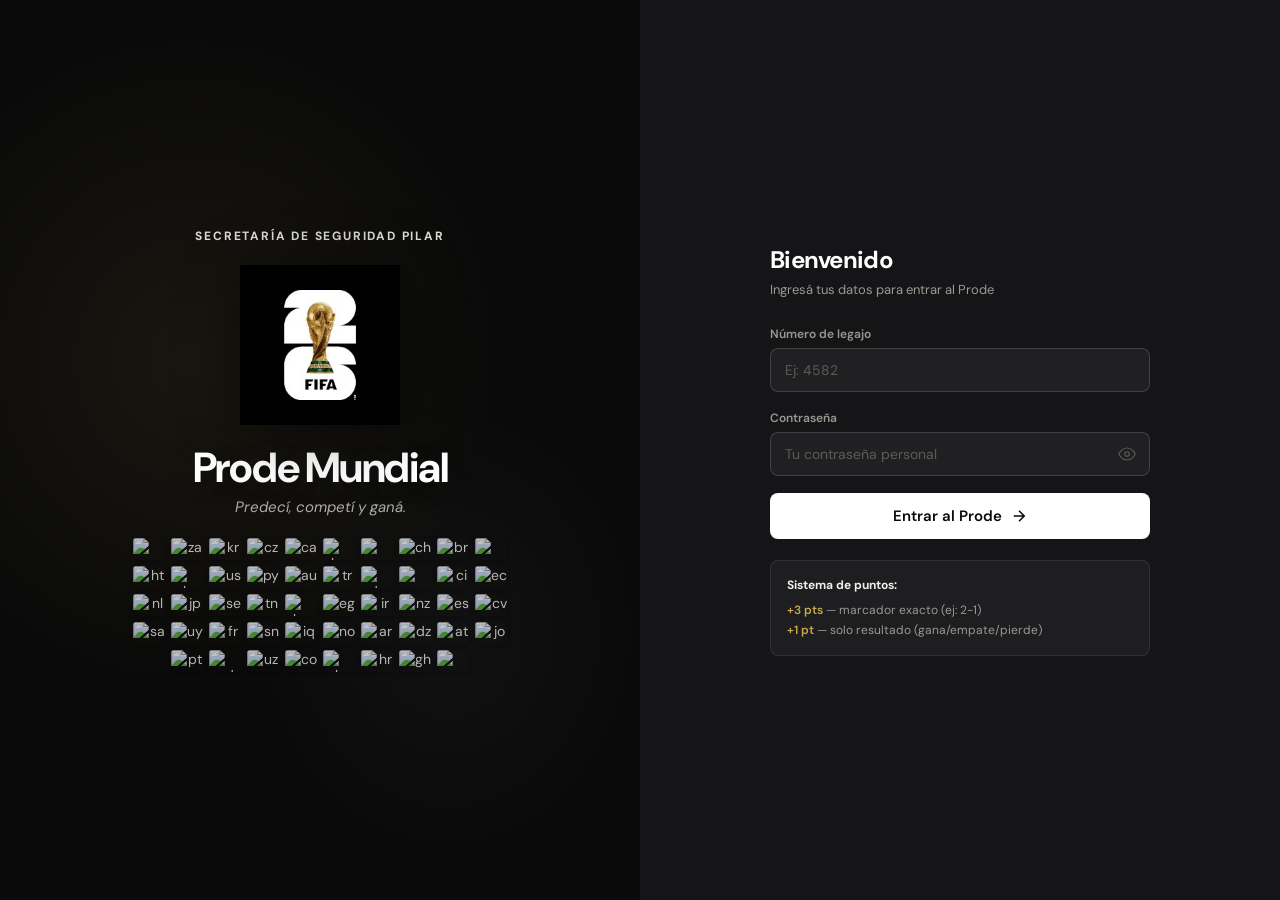
==== commit 96669636: "Add employee password system: first-time creation, SHA-256 hashing, admin reset - Employees create p" ====
--- a/index.html
+++ b/index.html
@@ -64,9 +64,9 @@
           <input type="text" id="iNom" placeholder="Ej: 4582" autocomplete="off" inputmode="numeric"/>
         </div>
         <div class="field">
-          <label>Contraseña <span class="hint">(solo RR.HH.)</span></label>
+          <label>Contraseña</label>
           <div class="pass-wrap">
-            <input type="password" id="iPass" placeholder="Dejar vacío si sos empleado"/>
+            <input type="password" id="iPass" placeholder="Tu contraseña personal"/>
             <button type="button" class="pass-toggle" onclick="togglePass()">
               <svg width="18" height="18" viewBox="0 0 24 24" fill="none" stroke="currentColor" stroke-width="1.5"><path d="M1 12s4-8 11-8 11 8 11 8-4 8-11 8-11-8-11-8z"/><circle cx="12" cy="12" r="3"/></svg>
             </button>
@@ -87,6 +87,50 @@
   </div>
 </div>
 
+<!-- CREAR CONTRASEÑA (primer acceso) -->
+<div id="vNewPass" class="screen hidden">
+  <div class="login-wrap">
+    <div class="login-hero">
+      <div class="hero-bg"></div>
+      <div class="hero-content">
+        <div class="hero-org">SECRETARÍA DE SEGURIDAD PILAR</div>
+        <img src="logo-mundial2026.png" alt="Logo FIFA World Cup 2026" class="hero-logo"/>
+        <h1 class="hero-title">Prode Mundial</h1>
+        <p class="hero-tagline">Crea tu contraseña personal</p>
+      </div>
+    </div>
+    <div class="login-panel">
+      <div class="login-form">
+        <h2 class="form-title">Primer acceso</h2>
+        <p class="form-sub" id="newPassLegajo">Legajo: </p>
+        <div class="field">
+          <label>Nueva contraseña</label>
+          <div class="pass-wrap">
+            <input type="password" id="iNewPass1" placeholder="Mínimo 6 caracteres"/>
+            <button type="button" class="pass-toggle" onclick="toggleNewPass1()">
+              <svg width="18" height="18" viewBox="0 0 24 24" fill="none" stroke="currentColor" stroke-width="1.5"><path d="M1 12s4-8 11-8 11 8 11 8-4 8-11 8-11-8-11-8z"/><circle cx="12" cy="12" r="3"/></svg>
+            </button>
+          </div>
+        </div>
+        <div class="field">
+          <label>Confirmar contraseña</label>
+          <div class="pass-wrap">
+            <input type="password" id="iNewPass2" placeholder="Repetí tu contraseña"/>
+            <button type="button" class="pass-toggle" onclick="toggleNewPass2()">
+              <svg width="18" height="18" viewBox="0 0 24 24" fill="none" stroke="currentColor" stroke-width="1.5"><path d="M1 12s4-8 11-8 11 8 11 8-4 8-11 8-11-8-11-8z"/><circle cx="12" cy="12" r="3"/></svg>
+            </button>
+          </div>
+        </div>
+        <div class="error hidden" id="newPassErr"></div>
+        <button class="btn-login" id="btnCreatePass" onclick="doCreatePass()">
+          Crear contraseña
+          <svg width="18" height="18" viewBox="0 0 24 24" fill="none" stroke="currentColor" stroke-width="2"><path d="M5 12h14M12 5l7 7-7 7"/></svg>
+        </button>
+      </div>
+    </div>
+  </div>
+</div>
+
 <!-- EMPLEADO — con imagen FIFA de fondo -->
 <div id="vEmp" class="screen hidden">
   <div class="fifa-bar"></div>
@@ -148,6 +192,7 @@
       <div class="sidebar-section">Gestión</div>
       <a class="sidebar-item" id="si-picks" onclick="aTab('picks',this)">Pronósticos</a>
       <a class="sidebar-item" id="si-resultados" onclick="aTab('resultados',this)">Resultados</a>
+      <a class="sidebar-item" id="si-horarios" onclick="aTab('horarios',this)">Horarios</a>
       <div class="sidebar-section">Sistema</div>
       <a class="sidebar-item" id="si-config" onclick="aTab('config',this)">Config</a>
     </aside>
@@ -157,7 +202,14 @@
       <div id="aSecParticipante" class="hidden"><div class="section-header"><button class="btn-ghost" onclick="renderRanking()" style="gap:0.5rem;display:flex;align-items:center">← Volver al ranking</button></div><div id="participanteHeader" style="background:rgba(255,255,255,.04);border:1px solid var(--border);border-radius:var(--r-lg);padding:1.5rem;margin-bottom:1.5rem;display:grid;grid-template-columns:1fr 1fr;gap:1rem;margin-bottom:2rem"><div><div style="font-size:11px;font-weight:600;text-transform:uppercase;letter-spacing:.06em;color:var(--text2)">Participante</div><div style="font-size:18px;font-weight:700;color:var(--text);margin-top:0.5rem" id="pNombre"></div><div style="font-size:12px;color:var(--text3);margin-top:0.25rem">Legajo: <span id="pLegajo"></span></div></div><div style="text-align:right"><div style="font-size:11px;font-weight:600;text-transform:uppercase;letter-spacing:.06em;color:var(--text2)">Estadísticas</div><div style="display:grid;grid-template-columns:1fr 1fr;gap:1rem;margin-top:0.5rem"><div><div style="font-size:24px;font-weight:700;color:var(--gold)" id="pPuntos">0</div><div style="font-size:11px;color:var(--text3)">puntos</div></div><div><div style="font-size:24px;font-weight:700;color:var(--text)" id="pAciertos">0</div><div style="font-size:11px;color:var(--text3)">aciertos</div></div></div></div></div><div id="participanteAciertos" style="display:grid;gap:1rem"></div></div>
       <div id="aSecPicks" class="hidden"><div class="section-header"><h2>Pronósticos por partido</h2></div><input class="search-input" type="text" placeholder="Buscar selección, grupo..." id="srchP" oninput="renderPicksAdm()"/><div class="table-card" id="aPicks"></div></div>
       <div id="aSecResultados" class="hidden"><div class="section-header"><h2>Cargar resultados</h2></div><div class="alert-info">Ingresá el marcador real de cada partido.</div><div class="table-card" id="aResWrap"></div><button class="btn-login" style="margin-top:1rem" onclick="guardarRes()">Guardar resultados</button><div class="alert-ok hidden" id="resOk">Resultados guardados</div></div>
-      <div id="aSecConfig" class="hidden"><div class="section-header"><h2>Configuración</h2></div><div class="config-card"><h3>Reiniciar datos</h3><div class="alert-warn">Borra TODOS los pronósticos y resultados.</div><button class="btn-danger" onclick="resetAll()">Borrar todos los datos</button><div class="alert-ok hidden" id="resetOk">Datos reiniciados</div></div><div class="config-card"><h3>Limpiar pronósticos</h3><div class="alert-warn">Borra solo los pronósticos de los empleados. Los resultados se mantienen.</div><button class="btn-danger" id="btnResetPicks" onclick="resetPicks()" style="background:#ff9800">Borrar solo pronósticos</button><div class="alert-ok hidden" id="resetPicksOk">Pronósticos borrados</div></div><div class="config-card" id="aStats"></div></div>
+      <div id="aSecHorarios" class="hidden">
+        <div class="section-header"><h2>Horarios de partidos</h2></div>
+        <div class="alert-info">Configurá la hora de inicio de cada partido (hora Argentina). El pronóstico se cierra automáticamente 1 hora antes.</div>
+        <div id="aHorariosWrap"></div>
+        <button class="btn-login" id="btnGuardarHorarios" style="margin-top:1rem" onclick="guardarHorarios()">Guardar horarios</button>
+        <div class="alert-ok hidden" id="horariosOk">Horarios guardados correctamente</div>
+      </div>
+      <div id="aSecConfig" class="hidden"><div class="section-header"><h2>Configuración</h2></div><div class="config-card"><h3>Reiniciar datos</h3><div class="alert-warn">Borra TODOS los pronósticos y resultados.</div><button class="btn-danger" onclick="resetAll()">Borrar todos los datos</button><div class="alert-ok hidden" id="resetOk">Datos reiniciados</div></div><div class="config-card"><h3>Limpiar pronósticos</h3><div class="alert-warn">Borra solo los pronósticos de los empleados. Los resultados se mantienen.</div><button class="btn-danger" id="btnResetPicks" onclick="resetPicks()" style="background:#ff9800">Borrar solo pronósticos</button><div class="alert-ok hidden" id="resetPicksOk">Pronósticos borrados</div></div><div class="config-card"><h3>Resetear contraseña de empleado</h3><div class="alert-warn">El empleado deberá crear una nueva contraseña en su próximo acceso.</div><div class="field" style="margin-bottom:0.75rem"><label style="display:block;font-size:12px;font-weight:600;color:var(--text2);margin-bottom:6px">Legajo del empleado</label><input type="text" id="resetPassLegajo" placeholder="Ej: 4582" inputmode="numeric" style="width:100%;background:var(--input-bg);border:1px solid var(--border);border-radius:var(--r-md);padding:10px 14px;color:var(--text);font-size:14px"/></div><button class="btn-danger" onclick="adminResetPass()" style="background:#7c3aed">Resetear contraseña</button><div class="alert-ok hidden" id="resetPassOk"></div><div class="error hidden" id="resetPassErr"></div></div><div class="config-card" id="aStats"></div></div>
     </main>
   </div>
 </div>
@@ -167,6 +219,8 @@
 <script src="db.js"></script>
 <script src="app.js"></script>
 <script>function togglePass(){const i=document.getElementById('iPass');i.type=i.type==='password'?'text':'password';}
+function toggleNewPass1(){const i=document.getElementById('iNewPass1');i.type=i.type==='password'?'text':'password';}
+function toggleNewPass2(){const i=document.getElementById('iNewPass2');i.type=i.type==='password'?'text':'password';}
 function quitarFondoBlanco(img){
   const c=document.createElement('canvas');
   c.width=img.naturalWidth;c.height=img.naturalHeight;
--- a/style.css
+++ b/style.css
@@ -381,6 +381,14 @@
 .rk-clickable { cursor:pointer; }
 .rk-clickable:hover { background:rgba(79,163,224,.12); border-radius:6px; }
 
+/* ── Partidos bloqueados por horario ── */
+.match-locked { opacity:.65; }
+.match-locked .match-team { color:var(--text3); }
+.score-locked { display:flex;align-items:center;gap:6px;flex-shrink:0 }
+.score-locked-val { font-family:'DM Mono',monospace;font-size:14px;font-weight:700;color:var(--text3);letter-spacing:.05em }
+.lock-icon-sm { font-size:13px;opacity:.7 }
+.cierre-pronto { font-size:9px;font-weight:700;color:var(--amber);text-align:center;white-space:nowrap;margin-bottom:2px }
+
 @media(max-width:380px){
   .emp-main{padding:.625rem}
   .groups-grid{gap:.5rem}
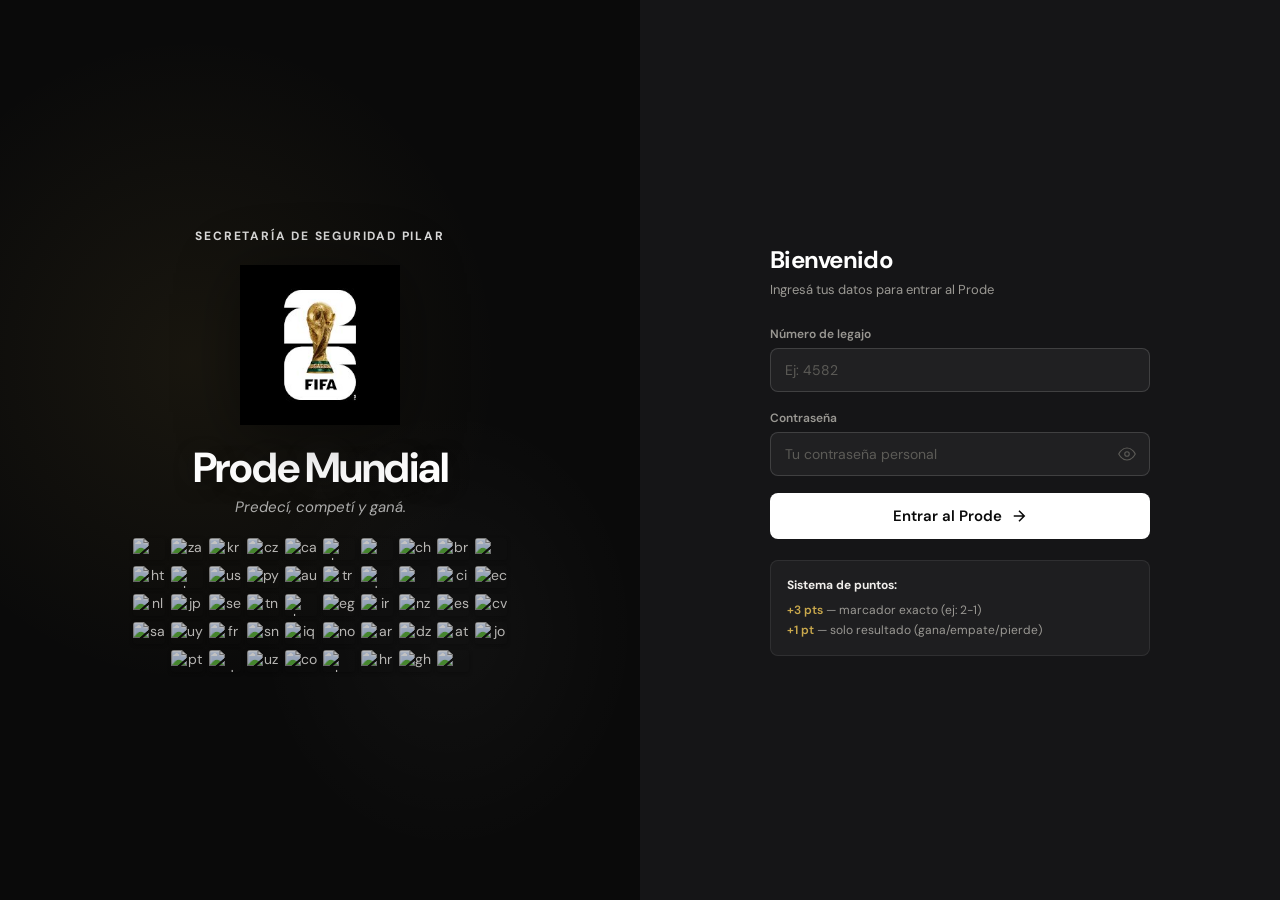
==== commit 4fee52b1: "Improve admin horarios panel: search, live status, fix lHorarios for admin - Fix: sync lHorarios glo" ====
--- a/index.html
+++ b/index.html
@@ -204,7 +204,7 @@
       <div id="aSecResultados" class="hidden"><div class="section-header"><h2>Cargar resultados</h2></div><div class="alert-info">Ingresá el marcador real de cada partido.</div><div class="table-card" id="aResWrap"></div><button class="btn-login" style="margin-top:1rem" onclick="guardarRes()">Guardar resultados</button><div class="alert-ok hidden" id="resOk">Resultados guardados</div></div>
       <div id="aSecHorarios" class="hidden">
         <div class="section-header"><h2>Horarios de partidos</h2></div>
-        <div class="alert-info">Configurá la hora de inicio de cada partido (hora Argentina). El pronóstico se cierra automáticamente 1 hora antes.</div>
+        <div class="alert-info">Configurá la hora de inicio de cada partido (hora Argentina). El pronóstico se cierra automáticamente <strong>5 minutos antes</strong> del inicio.</div>
         <div id="aHorariosWrap"></div>
         <button class="btn-login" id="btnGuardarHorarios" style="margin-top:1rem" onclick="guardarHorarios()">Guardar horarios</button>
         <div class="alert-ok hidden" id="horariosOk">Horarios guardados correctamente</div>
--- a/style.css
+++ b/style.css
@@ -380,6 +380,9 @@
 
 .rk-clickable { cursor:pointer; }
 .rk-clickable:hover { background:rgba(79,163,224,.12); border-radius:6px; }
+.hor-row{display:flex;align-items:center;gap:12px;padding:10px 0;border-bottom:1px solid var(--border);transition:background .15s}
+.hor-row:last-child{border-bottom:none}
+.hor-row:hover{background:rgba(255,255,255,.03);border-radius:6px;padding-left:6px}
 
 /* ── Partidos bloqueados por horario ── */
 .match-locked { opacity:.65; }
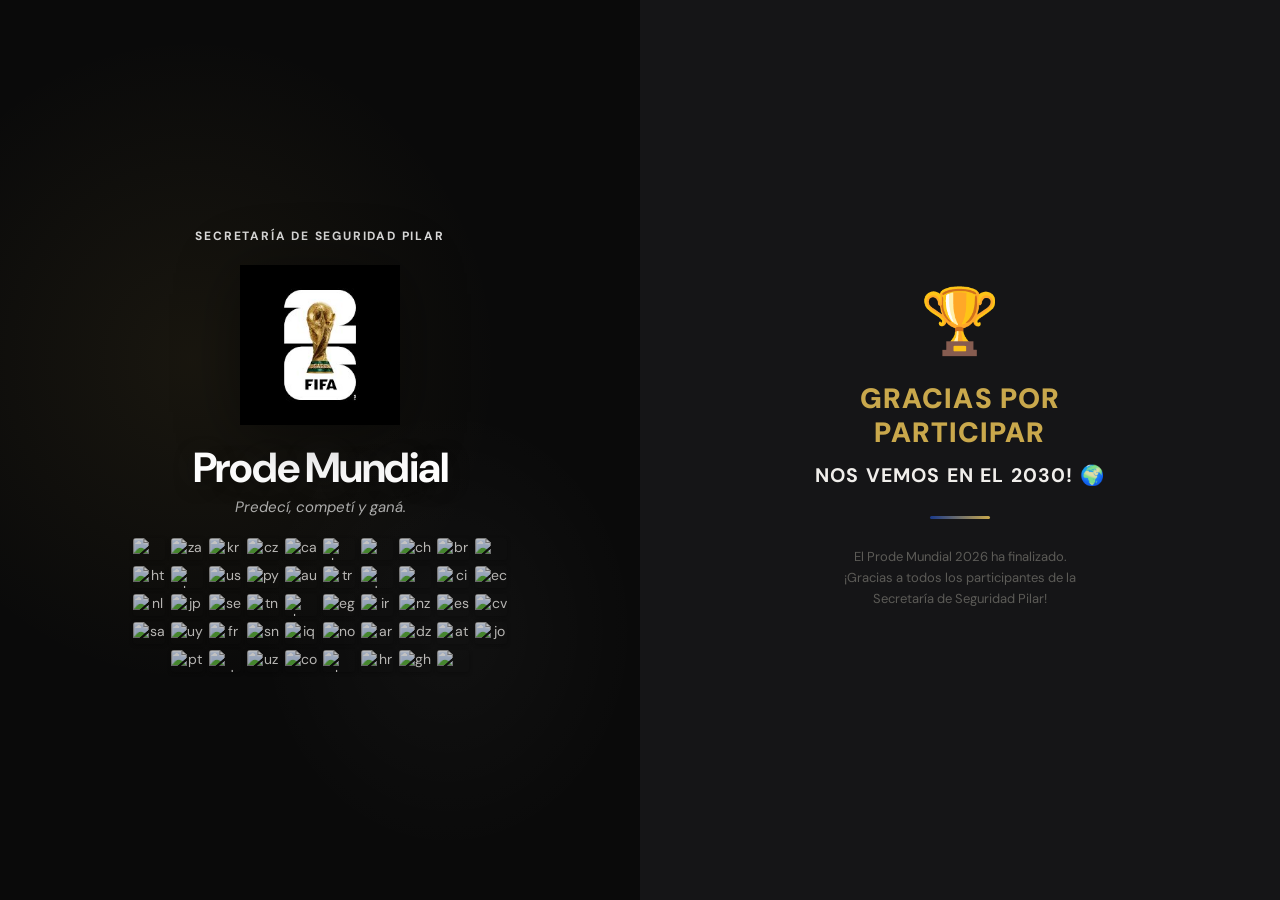
==== commit 9760e96b: "Close prode: replace login form with farewell message The competition has ended. The login panel now" ====
--- a/index.html
+++ b/index.html
@@ -56,32 +56,20 @@
 </script>
     </div>
     <div class="login-panel">
-      <div class="login-form">
-        <h2 class="form-title">Bienvenido</h2>
-        <p class="form-sub">Ingresá tus datos para entrar al Prode</p>
-        <div class="field">
-          <label>Número de legajo</label>
-          <input type="text" id="iNom" placeholder="Ej: 4582" autocomplete="off" inputmode="numeric"/>
+      <div class="login-form" style="display:flex;flex-direction:column;align-items:center;justify-content:center;text-align:center;gap:2rem;padding:3rem 2rem">
+        <div style="font-size:64px;line-height:1">🏆</div>
+        <div>
+          <h2 style="font-size:clamp(1.4rem,4vw,2rem);font-weight:900;color:var(--gold);letter-spacing:.04em;margin-bottom:1rem;line-height:1.2">
+            GRACIAS POR PARTICIPAR
+          </h2>
+          <p style="font-size:clamp(1rem,3vw,1.4rem);font-weight:700;color:var(--text);letter-spacing:.06em">
+            NOS VEMOS EN EL 2030! 🌍
+          </p>
         </div>
-        <div class="field">
-          <label>Contraseña</label>
-          <div class="pass-wrap">
-            <input type="password" id="iPass" placeholder="Tu contraseña personal"/>
-            <button type="button" class="pass-toggle" onclick="togglePass()">
-              <svg width="18" height="18" viewBox="0 0 24 24" fill="none" stroke="currentColor" stroke-width="1.5"><path d="M1 12s4-8 11-8 11 8 11 8-4 8-11 8-11-8-11-8z"/><circle cx="12" cy="12" r="3"/></svg>
-            </button>
-          </div>
-        </div>
-        <div class="error hidden" id="loginErr"></div>
-        <button class="btn-login" id="btnLogin" onclick="doLogin()">
-          Entrar al Prode
-          <svg width="18" height="18" viewBox="0 0 24 24" fill="none" stroke="currentColor" stroke-width="2"><path d="M5 12h14M12 5l7 7-7 7"/></svg>
-        </button>
-        <div class="login-rules">
-          <strong>Sistema de puntos:</strong>
-          <p><b>+3 pts</b> — marcador exacto (ej: 2-1)</p>
-          <p><b>+1 pt</b> — solo resultado (gana/empate/pierde)</p>
-        </div>
+        <div style="width:60px;height:3px;background:linear-gradient(90deg,var(--fifa-blue),var(--gold));border-radius:99px"></div>
+        <p style="font-size:13px;color:var(--text3);max-width:260px;line-height:1.6">
+          El Prode Mundial 2026 ha finalizado.<br/>¡Gracias a todos los participantes de la Secretaría de Seguridad Pilar!
+        </p>
       </div>
     </div>
   </div>
@@ -204,7 +192,7 @@
       <div id="aSecResultados" class="hidden"><div class="section-header"><h2>Cargar resultados</h2></div><div class="alert-info">Ingresá el marcador real de cada partido.</div><div class="table-card" id="aResWrap"></div><button class="btn-login" style="margin-top:1rem" onclick="guardarRes()">Guardar resultados</button><div class="alert-ok hidden" id="resOk">Resultados guardados</div></div>
       <div id="aSecHorarios" class="hidden">
         <div class="section-header"><h2>Horarios de partidos</h2></div>
-        <div class="alert-info">Configurá la hora de inicio de cada partido (hora Argentina). El pronóstico se cierra automáticamente <strong>5 minutos antes</strong> del inicio.</div>
+        <div class="alert-info">Configurá la hora de inicio de cada partido (hora Argentina). El pronóstico se cierra automáticamente <strong>5 minutos antes</strong> del inicio. En los partidos de fase eliminatoria (16avos en adelante) también podés cargar a mano los <strong>nombres reales de los equipos</strong> que se clasificaron, una vez confirmados los cruces.</div>
         <div id="aHorariosWrap"></div>
         <button class="btn-login" id="btnGuardarHorarios" style="margin-top:1rem" onclick="guardarHorarios()">Guardar horarios</button>
         <div class="alert-ok hidden" id="horariosOk">Horarios guardados correctamente</div>
@@ -214,10 +202,10 @@
   </div>
 </div>
 
-<script src="data.js"></script>
-<script src="empleados.js"></script>
-<script src="db.js"></script>
-<script src="app.js"></script>
+<script src="data.js?v=4"></script>
+<script src="empleados.js?v=4"></script>
+<script src="db.js?v=4"></script>
+<script src="app.js?v=4"></script>
 <script>function togglePass(){const i=document.getElementById('iPass');i.type=i.type==='password'?'text':'password';}
 function toggleNewPass1(){const i=document.getElementById('iNewPass1');i.type=i.type==='password'?'text':'password';}
 function toggleNewPass2(){const i=document.getElementById('iNewPass2');i.type=i.type==='password'?'text':'password';}
